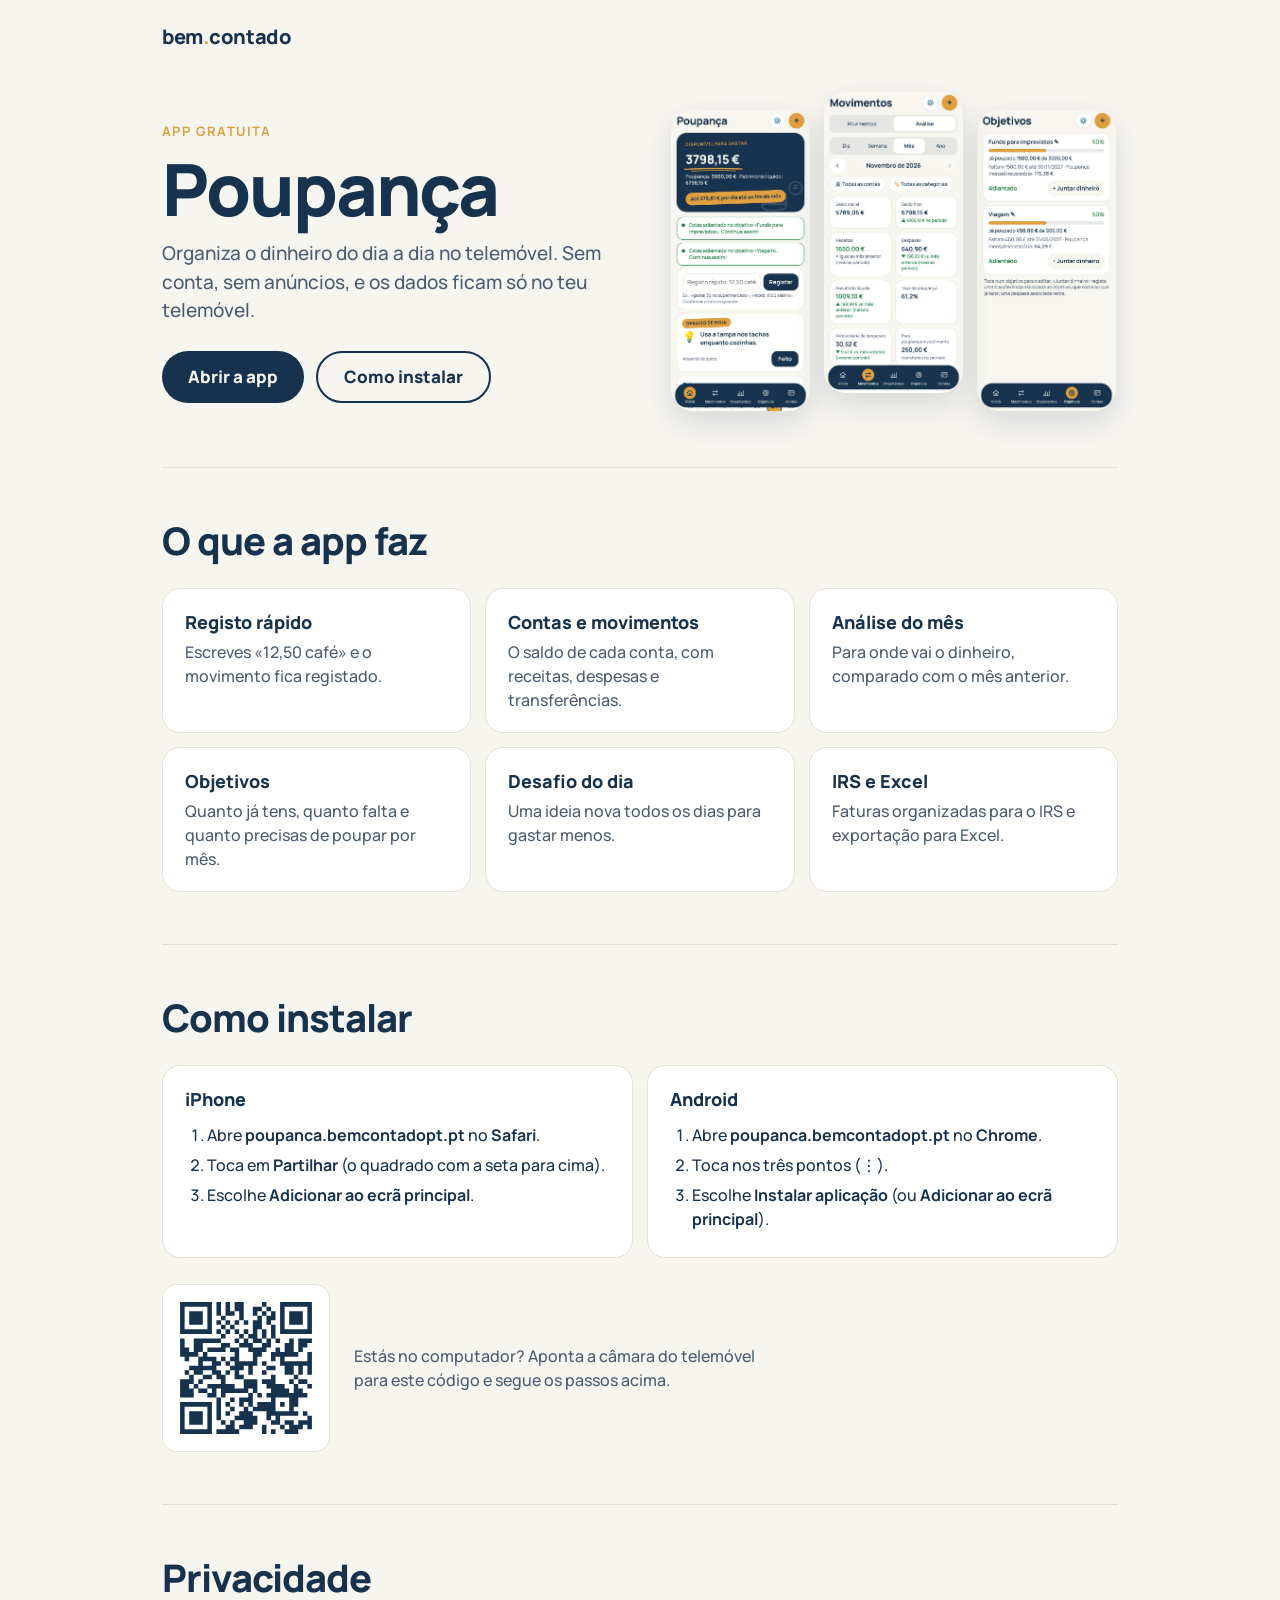
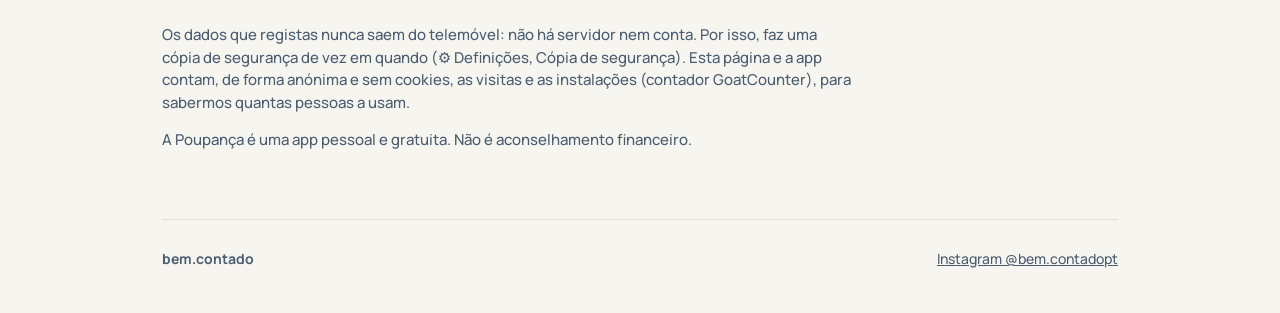
==== instalar/index.html @ f2899880 "v28: domínio poupanca.bemcontadopt.pt, página de instalação e contagem anónima - CNAME para poupanca" ====
<!doctype html>
<html lang="pt-PT">
<head>
<meta charset="utf-8">
<meta name="viewport" content="width=device-width, initial-scale=1, viewport-fit=cover">
<title>Poupança · app gratuita da bem.contado</title>
<meta name="description" content="Poupança: app gratuita para organizar o dinheiro do dia a dia. Sem conta, sem anúncios, com os dados só no teu telemóvel.">
<meta property="og:title" content="Poupança · app gratuita da bem.contado">
<meta property="og:description" content="Organiza o dinheiro do dia a dia no telemóvel. Sem conta, sem anúncios, com os dados só no teu telemóvel.">
<meta property="og:image" content="https://poupanca.bemcontadopt.pt/instalar/img/inicio.webp">
<meta property="og:url" content="https://poupanca.bemcontadopt.pt/instalar/">
<meta name="theme-color" content="#17324D">
<link rel="icon" href="../icons/icon-192.png">
<link rel="apple-touch-icon" href="../icons/apple-touch-icon.png">
<link rel="preload" href="../fonts/manrope-latin-800-normal.woff2" as="font" type="font/woff2" crossorigin>
<style>
@font-face { font-family: Manrope; src: url(../fonts/manrope-latin-500-normal.woff2) format("woff2"); font-weight: 500; font-display: swap; }
@font-face { font-family: Manrope; src: url(../fonts/manrope-latin-700-normal.woff2) format("woff2"); font-weight: 700; font-display: swap; }
@font-face { font-family: Manrope; src: url(../fonts/manrope-latin-800-normal.woff2) format("woff2"); font-weight: 800; font-display: swap; }
:root { --azul: #17324D; --creme: #F7F5F0; --ambar: #E09F3E; --texto: #17324D; --suave: #4b5d70; --linha: #e4e0d6; }
* { box-sizing: border-box; }
html, body { margin: 0; }
body { font-family: Manrope, system-ui, sans-serif; font-weight: 500; color: var(--texto); background: var(--creme); line-height: 1.5; -webkit-text-size-adjust: 100%; }
a { color: inherit; }
.wrap { max-width: 1000px; margin: 0 auto; padding: 0 22px; }
header.topo { padding: 22px 0; }
.marca { font-weight: 800; font-size: 20px; letter-spacing: -.3px; text-decoration: none; }
.marca span { color: var(--ambar); }
.hero { display: grid; gap: 36px; align-items: center; padding: 18px 0 56px; }
.etiqueta { display: inline-block; color: var(--ambar); font-weight: 700; font-size: 13px; letter-spacing: 1.4px; text-transform: uppercase; }
h1 { font-weight: 800; font-size: clamp(44px, 9vw, 72px); line-height: 1.02; letter-spacing: -2px; margin: 10px 0 14px; }
.sub { font-size: 19px; color: var(--suave); margin: 0 0 26px; max-width: 30em; }
.botoes { display: flex; flex-wrap: wrap; gap: 12px; }
.btn { display: inline-flex; align-items: center; justify-content: center; min-height: 52px; padding: 0 26px; border-radius: 999px; font-weight: 800; font-size: 17px; text-decoration: none; }
.btn.principal { background: var(--azul); color: var(--creme); }
.btn.secundario { border: 2px solid var(--azul); }
.btn:focus-visible { outline: 3px solid var(--ambar); outline-offset: 3px; }
.ecras { display: flex; gap: 14px; justify-content: center; }
.ecras img { width: 31%; max-width: 230px; height: auto; border-radius: 22px; box-shadow: 0 1px 0 var(--linha), 0 12px 30px rgba(23, 50, 77, .14); background: #fff; }
.ecras img:nth-child(2) { transform: translateY(-18px); }
section { padding: 52px 0; border-top: 1px solid var(--linha); }
h2 { font-weight: 800; font-size: clamp(28px, 5vw, 38px); letter-spacing: -1px; line-height: 1.1; margin: 0 0 26px; }
.grelha { display: grid; gap: 14px; }
.cartao { background: #fff; border: 1px solid var(--linha); border-radius: 18px; padding: 20px 22px; }
.cartao h3 { margin: 0 0 4px; font-size: 18px; font-weight: 800; }
.cartao p { margin: 0; color: var(--suave); }
.passos { display: grid; gap: 14px; }
.passos ol { margin: 10px 0 0; padding-left: 22px; }
.passos li { margin: 6px 0; }
.qr { display: flex; gap: 24px; align-items: center; flex-wrap: wrap; }
.qr img { width: 168px; height: 168px; border-radius: 14px; border: 1px solid var(--linha); background: #fff; padding: 8px; }
.qr p { max-width: 26em; margin: 0; color: var(--suave); }
.nota { color: var(--suave); font-size: 15px; max-width: 46em; }
footer { padding: 28px 0 44px; border-top: 1px solid var(--linha); color: var(--suave); font-size: 14px; display: flex; flex-wrap: wrap; gap: 8px 20px; justify-content: space-between; }
@media (min-width: 760px) {
  .hero { grid-template-columns: 1.05fr 1fr; padding-top: 36px; }
  .grelha { grid-template-columns: repeat(3, 1fr); }
  .passos { grid-template-columns: 1fr 1fr; }
}
@media (prefers-color-scheme: dark) {
  :root { --creme: #0e1f31; --texto: #F7F5F0; --suave: #b9c3cd; --linha: #24384d; }
  .btn.principal { background: var(--ambar); color: #0e1f31; }
  .btn.secundario { border-color: #F7F5F0; }
  .cartao { background: #132a41; }
}
</style>
</head>
<body>
<div class="wrap">
  <header class="topo"><a class="marca" href="https://www.instagram.com/bem.contadopt/">bem<span>.</span>contado</a></header>

  <main>
    <div class="hero">
      <div>
        <span class="etiqueta">App gratuita</span>
        <h1>Poupança</h1>
        <p class="sub">Organiza o dinheiro do dia a dia no telemóvel. Sem conta, sem anúncios, e os dados ficam só no teu telemóvel.</p>
        <div class="botoes">
          <a class="btn principal" href="../" data-contar="abrir-app">Abrir a app</a>
          <a class="btn secundario" href="#instalar" data-contar="ver-instrucoes">Como instalar</a>
        </div>
      </div>
      <div class="ecras">
        <img src="img/inicio.webp" width="585" height="1266" alt="Ecrã inicial da Poupança com o dinheiro disponível para gastar, os objetivos e o registo rápido">
        <img src="img/analise.webp" width="585" height="1266" alt="Análise do mês com receitas, despesas, resultado e taxa de poupança">
        <img src="img/objetivos.webp" width="585" height="1266" alt="Objetivos de poupança com o valor já poupado e a poupança mensal necessária">
      </div>
    </div>

    <section aria-labelledby="t-faz">
      <h2 id="t-faz">O que a app faz</h2>
      <div class="grelha">
        <div class="cartao"><h3>Registo rápido</h3><p>Escreves «12,50 café» e o movimento fica registado.</p></div>
        <div class="cartao"><h3>Contas e movimentos</h3><p>O saldo de cada conta, com receitas, despesas e transferências.</p></div>
        <div class="cartao"><h3>Análise do mês</h3><p>Para onde vai o dinheiro, comparado com o mês anterior.</p></div>
        <div class="cartao"><h3>Objetivos</h3><p>Quanto já tens, quanto falta e quanto precisas de poupar por mês.</p></div>
        <div class="cartao"><h3>Desafio do dia</h3><p>Uma ideia nova todos os dias para gastar menos.</p></div>
        <div class="cartao"><h3>IRS e Excel</h3><p>Faturas organizadas para o IRS e exportação para Excel.</p></div>
      </div>
    </section>

    <section id="instalar" aria-labelledby="t-instalar">
      <h2 id="t-instalar">Como instalar</h2>
      <div class="passos">
        <div class="cartao"><h3>iPhone</h3>
          <ol>
            <li>Abre <b>poupanca.bemcontadopt.pt</b> no <b>Safari</b>.</li>
            <li>Toca em <b>Partilhar</b> (o quadrado com a seta para cima).</li>
            <li>Escolhe <b>Adicionar ao ecrã principal</b>.</li>
          </ol>
        </div>
        <div class="cartao"><h3>Android</h3>
          <ol>
            <li>Abre <b>poupanca.bemcontadopt.pt</b> no <b>Chrome</b>.</li>
            <li>Toca nos três pontos (⋮).</li>
            <li>Escolhe <b>Instalar aplicação</b> (ou <b>Adicionar ao ecrã principal</b>).</li>
          </ol>
        </div>
      </div>
      <div class="qr" style="margin-top:26px">
        <img src="qr.svg" width="168" height="168" alt="Código QR para abrir poupanca.bemcontadopt.pt/instalar">
        <p>Estás no computador? Aponta a câmara do telemóvel para este código e segue os passos acima.</p>
      </div>
    </section>

    <section aria-labelledby="t-priv">
      <h2 id="t-priv">Privacidade</h2>
      <p class="nota">Os dados que registas nunca saem do telemóvel: não há servidor nem conta. Por isso, faz uma cópia de segurança de vez em quando (⚙️ Definições, Cópia de segurança). Esta página e a app contam, de forma anónima e sem cookies, as visitas e as instalações (contador GoatCounter), para sabermos quantas pessoas a usam.</p>
      <p class="nota">A Poupança é uma app pessoal e gratuita. Não é aconselhamento financeiro.</p>
    </section>
  </main>

  <footer>
    <span><b>bem.contado</b></span>
    <a href="https://www.instagram.com/bem.contadopt/">Instagram @bem.contadopt</a>
  </footer>
</div>
<script src="contador.js"></script>
</body>
</html>
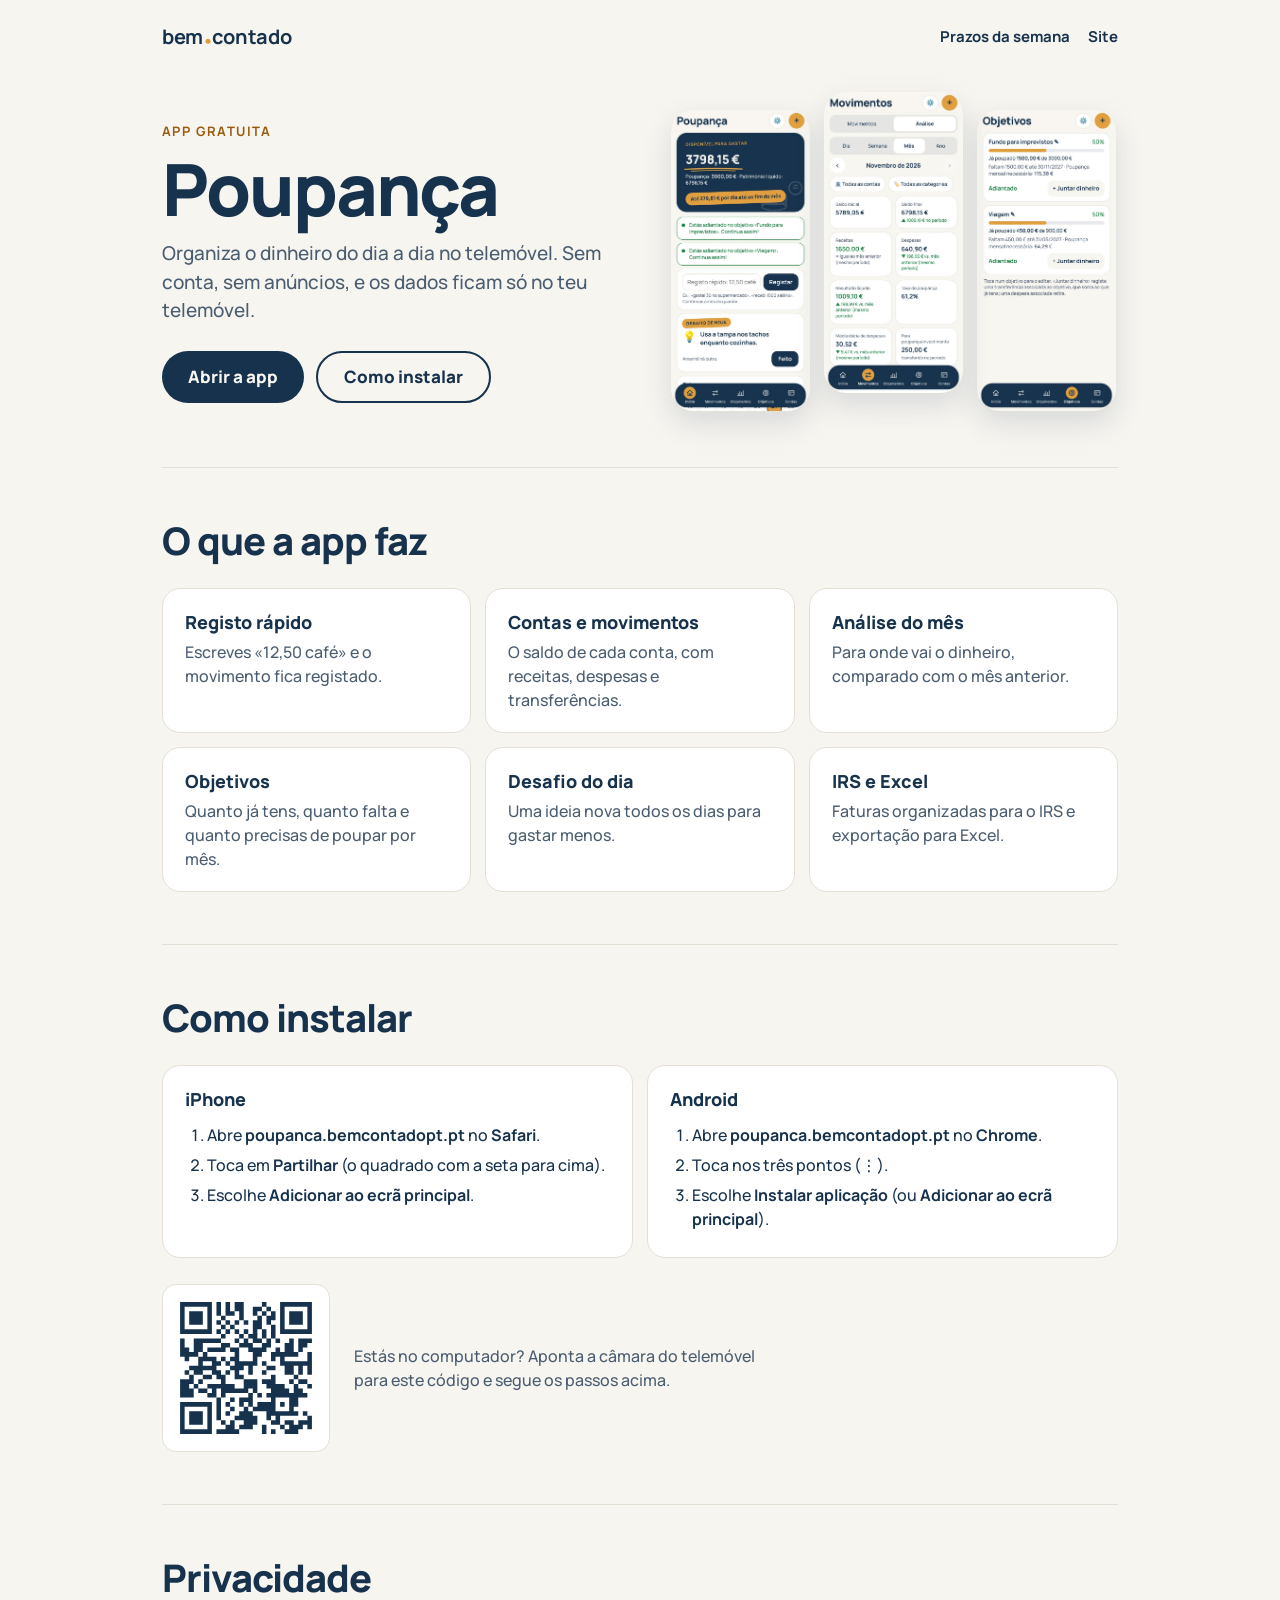
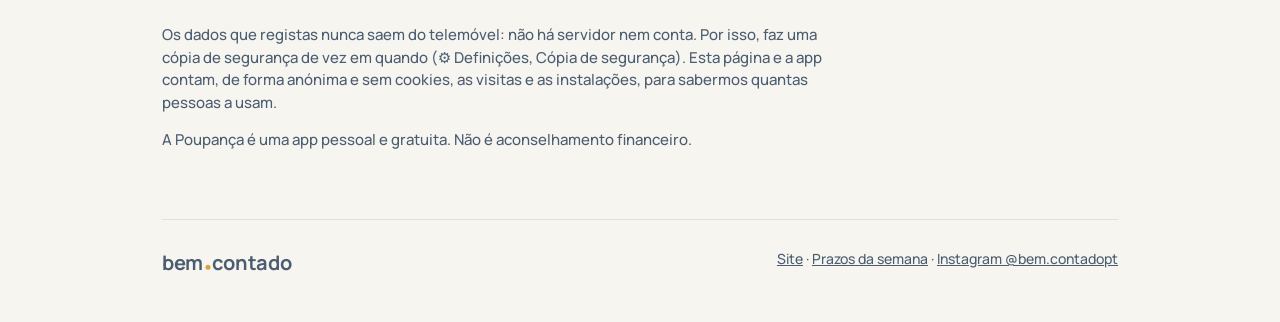
==== commit 63b046a9: "Página de instalação: logótipo do site, ligações ao site e aos prazos, contraste do âmbar Co-Authore" ====
--- a/instalar/index.html
+++ b/instalar/index.html
@@ -17,17 +17,21 @@
 @font-face { font-family: Manrope; src: url(../fonts/manrope-latin-500-normal.woff2) format("woff2"); font-weight: 500; font-display: swap; }
 @font-face { font-family: Manrope; src: url(../fonts/manrope-latin-700-normal.woff2) format("woff2"); font-weight: 700; font-display: swap; }
 @font-face { font-family: Manrope; src: url(../fonts/manrope-latin-800-normal.woff2) format("woff2"); font-weight: 800; font-display: swap; }
-:root { --azul: #17324D; --creme: #F7F5F0; --ambar: #E09F3E; --texto: #17324D; --suave: #4b5d70; --linha: #e4e0d6; }
+/* --ambar nos pormenores; nas letras pequenas sobre fundo claro usa-se o âmbar escuro (contraste 5,0:1) */
+:root { --azul: #17324D; --creme: #F7F5F0; --ambar: #E09F3E; --ambar-letra: #9A5A0C; --texto: #17324D; --suave: #4b5d70; --linha: #e4e0d6; }
 * { box-sizing: border-box; }
 html, body { margin: 0; }
 body { font-family: Manrope, system-ui, sans-serif; font-weight: 500; color: var(--texto); background: var(--creme); line-height: 1.5; -webkit-text-size-adjust: 100%; }
 a { color: inherit; }
 .wrap { max-width: 1000px; margin: 0 auto; padding: 0 22px; }
-header.topo { padding: 22px 0; }
-.marca { font-weight: 800; font-size: 20px; letter-spacing: -.3px; text-decoration: none; }
-.marca span { color: var(--ambar); }
+header.topo { padding: 22px 0; display: flex; justify-content: space-between; align-items: center; gap: 12px 20px; flex-wrap: wrap; }
+.topo nav { display: flex; gap: 18px; font-weight: 700; font-size: 15px; }
+.topo nav a { text-decoration: none; }
+.topo nav a:hover { text-decoration: underline; text-decoration-color: var(--ambar); text-decoration-thickness: 3px; text-underline-offset: 6px; }
+.marca { font-weight: 700; font-size: 20px; letter-spacing: -.3px; text-decoration: none; white-space: nowrap; }
+.marca .ponto { display: inline-block; width: .3em; height: .3em; margin: 0 .05em 0 .07em; fill: var(--ambar); vertical-align: baseline; }
 .hero { display: grid; gap: 36px; align-items: center; padding: 18px 0 56px; }
-.etiqueta { display: inline-block; color: var(--ambar); font-weight: 700; font-size: 13px; letter-spacing: 1.4px; text-transform: uppercase; }
+.etiqueta { display: inline-block; color: var(--ambar-letra); font-weight: 700; font-size: 13px; letter-spacing: 1.4px; text-transform: uppercase; }
 h1 { font-weight: 800; font-size: clamp(44px, 9vw, 72px); line-height: 1.02; letter-spacing: -2px; margin: 10px 0 14px; }
 .sub { font-size: 19px; color: var(--suave); margin: 0 0 26px; max-width: 30em; }
 .botoes { display: flex; flex-wrap: wrap; gap: 12px; }
@@ -61,13 +65,16 @@
   :root { --creme: #0e1f31; --texto: #F7F5F0; --suave: #b9c3cd; --linha: #24384d; }
   .btn.principal { background: var(--ambar); color: #0e1f31; }
   .btn.secundario { border-color: #F7F5F0; }
+  .etiqueta { color: var(--ambar); }
   .cartao { background: #132a41; }
 }
 </style>
 </head>
 <body>
 <div class="wrap">
-  <header class="topo"><a class="marca" href="https://www.instagram.com/bem.contadopt/">bem<span>.</span>contado</a></header>
+  <header class="topo"><a class="marca" href="https://bemcontadopt.pt/" aria-label="bem.contado, site">bem<svg class="ponto" viewBox="0 0 10 10" aria-hidden="true"><circle cx="5" cy="5.4" r="4.2"/></svg>contado</a>
+    <nav aria-label="Ligações"><a href="https://bemcontadopt.pt/prazos/">Prazos da semana</a> <a href="https://bemcontadopt.pt/">Site</a></nav>
+  </header>
 
   <main>
     <div class="hero">
@@ -125,14 +132,14 @@
 
     <section aria-labelledby="t-priv">
       <h2 id="t-priv">Privacidade</h2>
-      <p class="nota">Os dados que registas nunca saem do telemóvel: não há servidor nem conta. Por isso, faz uma cópia de segurança de vez em quando (⚙️ Definições, Cópia de segurança). Esta página e a app contam, de forma anónima e sem cookies, as visitas e as instalações (contador GoatCounter), para sabermos quantas pessoas a usam.</p>
+      <p class="nota">Os dados que registas nunca saem do telemóvel: não há servidor nem conta. Por isso, faz uma cópia de segurança de vez em quando (⚙️ Definições, Cópia de segurança). Esta página e a app contam, de forma anónima e sem cookies, as visitas e as instalações, para sabermos quantas pessoas a usam.</p>
       <p class="nota">A Poupança é uma app pessoal e gratuita. Não é aconselhamento financeiro.</p>
     </section>
   </main>
 
   <footer>
-    <span><b>bem.contado</b></span>
-    <a href="https://www.instagram.com/bem.contadopt/">Instagram @bem.contadopt</a>
+    <a class="marca" href="https://bemcontadopt.pt/" aria-label="bem.contado, site">bem<svg class="ponto" viewBox="0 0 10 10" aria-hidden="true"><circle cx="5" cy="5.4" r="4.2"/></svg>contado</a>
+    <span><a href="https://bemcontadopt.pt/">Site</a> · <a href="https://bemcontadopt.pt/prazos/">Prazos da semana</a> · <a href="https://www.instagram.com/bem.contadopt/">Instagram @bem.contadopt</a></span>
   </footer>
 </div>
 <script src="contador.js"></script>
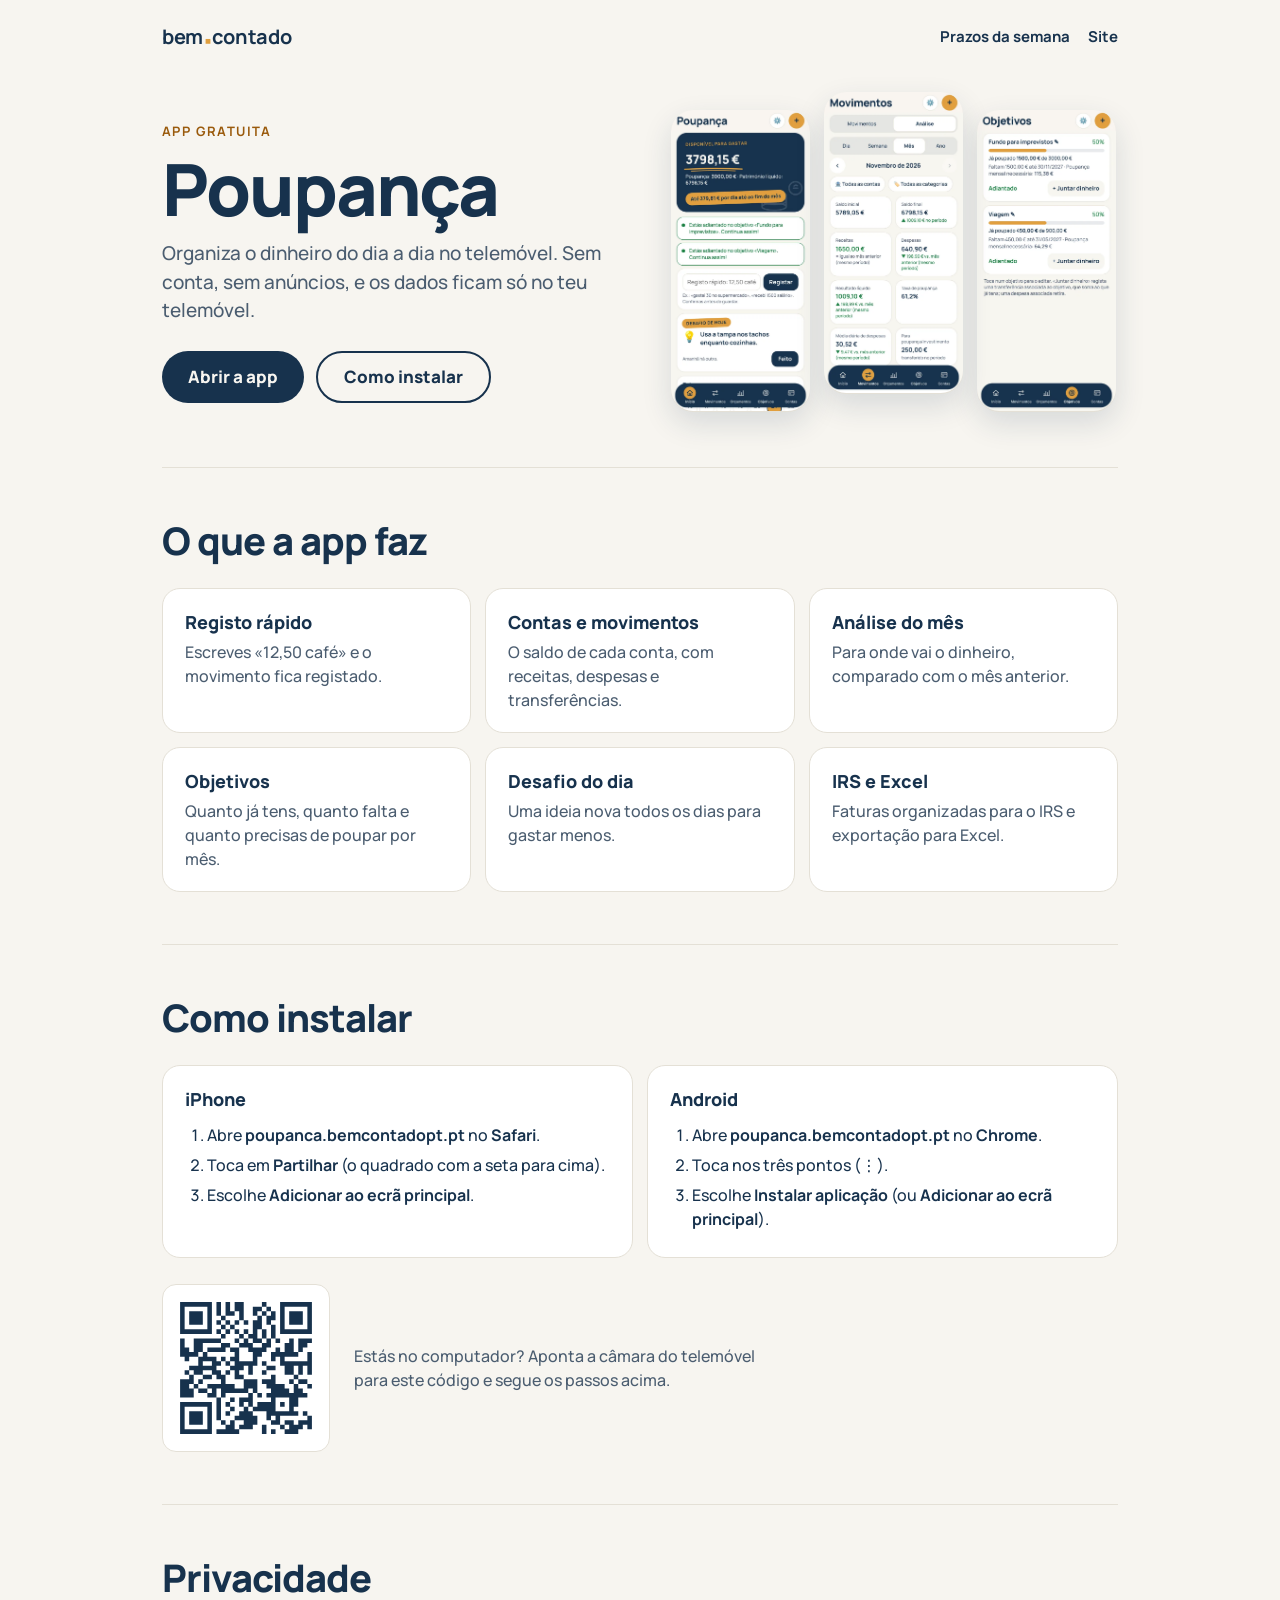
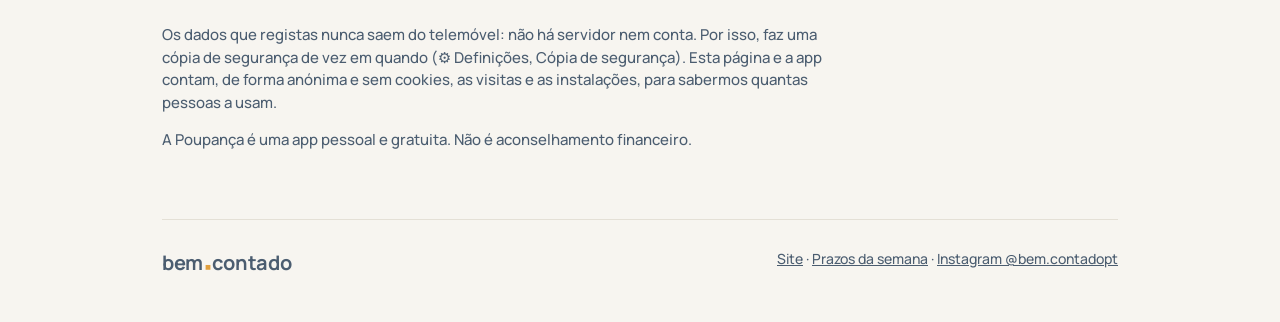
==== commit af4c889b: "Página de instalação: ponto quadrado no logótipo, como na imagem de perfil Co-Authored-By: Claude Op" ====
--- a/instalar/index.html
+++ b/instalar/index.html
@@ -72,7 +72,7 @@
 </head>
 <body>
 <div class="wrap">
-  <header class="topo"><a class="marca" href="https://bemcontadopt.pt/" aria-label="bem.contado, site">bem<svg class="ponto" viewBox="0 0 10 10" aria-hidden="true"><circle cx="5" cy="5.4" r="4.2"/></svg>contado</a>
+  <header class="topo"><a class="marca" href="https://bemcontadopt.pt/" aria-label="bem.contado, site">bem<svg class="ponto" viewBox="0 0 10 10" aria-hidden="true"><rect x="1" y="1.6" width="8" height="8"/></svg>contado</a>
     <nav aria-label="Ligações"><a href="https://bemcontadopt.pt/prazos/">Prazos da semana</a> <a href="https://bemcontadopt.pt/">Site</a></nav>
   </header>
 
@@ -138,7 +138,7 @@
   </main>
 
   <footer>
-    <a class="marca" href="https://bemcontadopt.pt/" aria-label="bem.contado, site">bem<svg class="ponto" viewBox="0 0 10 10" aria-hidden="true"><circle cx="5" cy="5.4" r="4.2"/></svg>contado</a>
+    <a class="marca" href="https://bemcontadopt.pt/" aria-label="bem.contado, site">bem<svg class="ponto" viewBox="0 0 10 10" aria-hidden="true"><rect x="1" y="1.6" width="8" height="8"/></svg>contado</a>
     <span><a href="https://bemcontadopt.pt/">Site</a> · <a href="https://bemcontadopt.pt/prazos/">Prazos da semana</a> · <a href="https://www.instagram.com/bem.contadopt/">Instagram @bem.contadopt</a></span>
   </footer>
 </div>
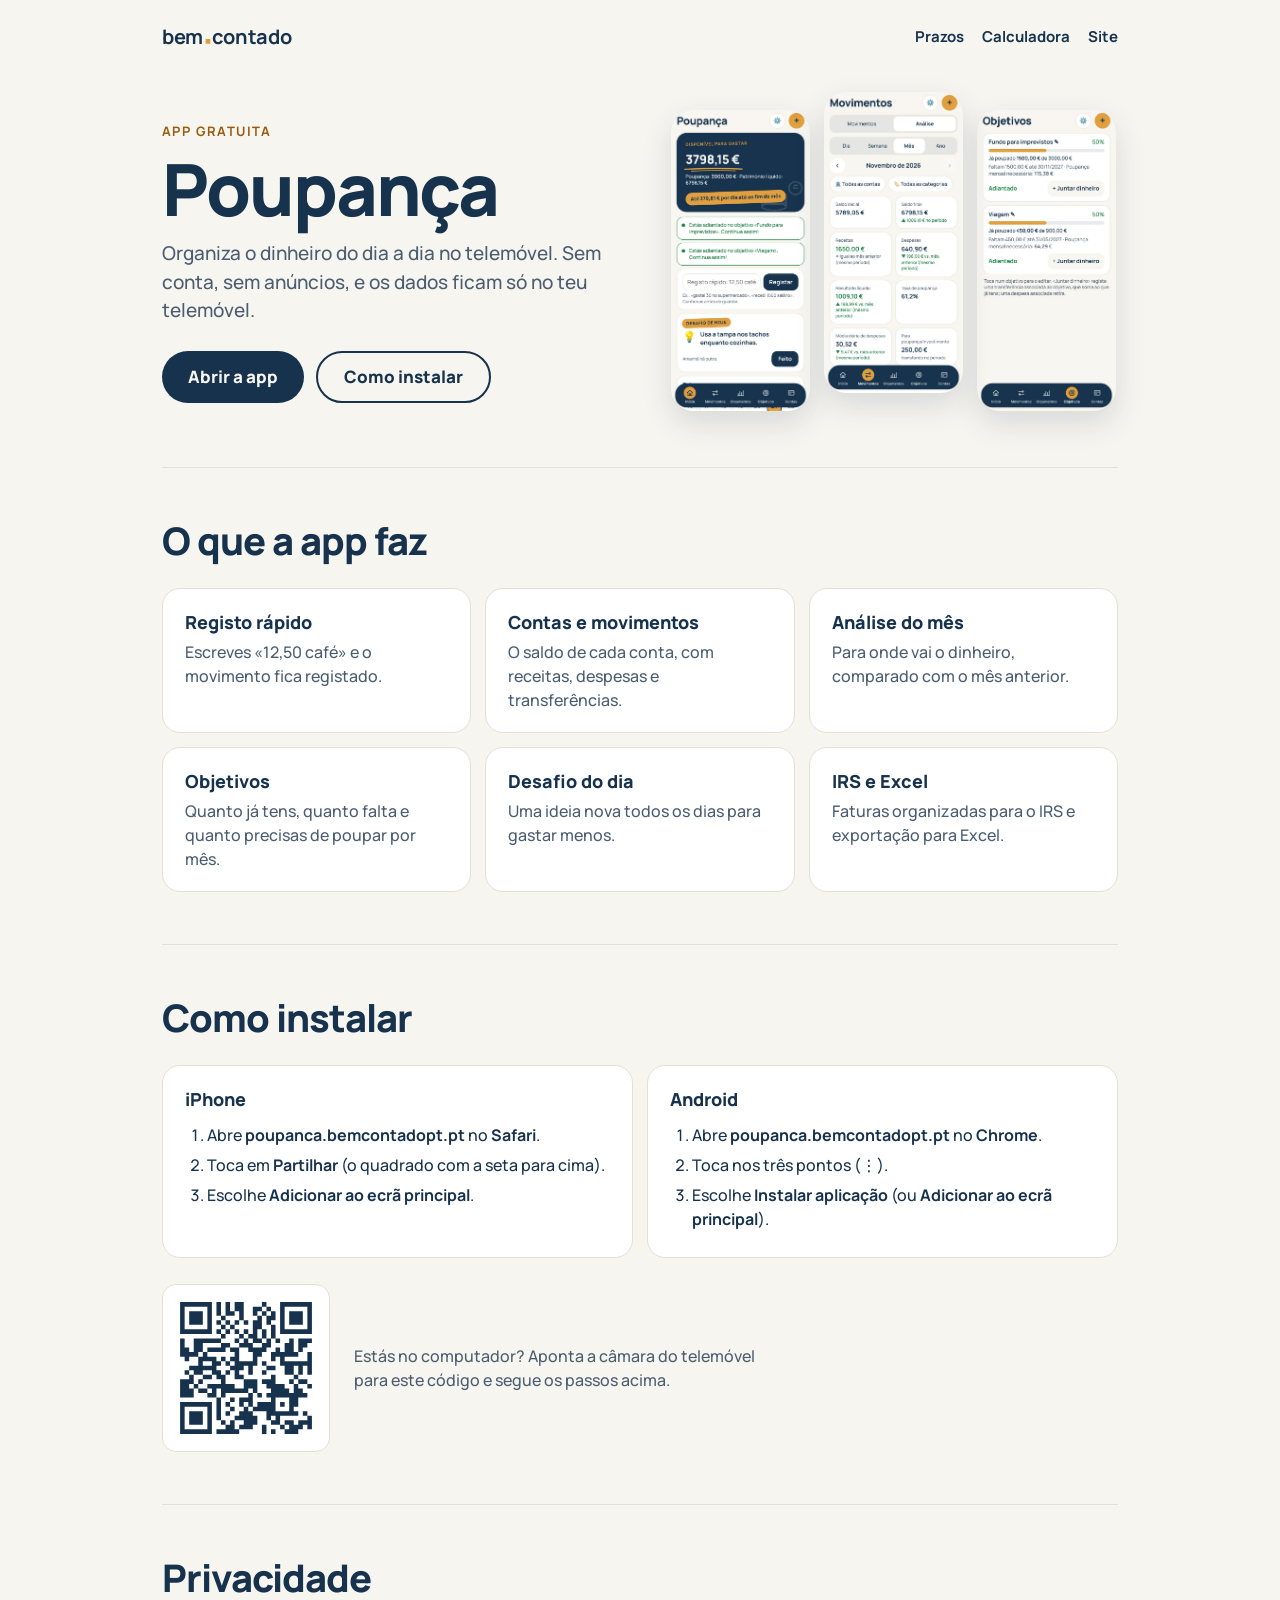
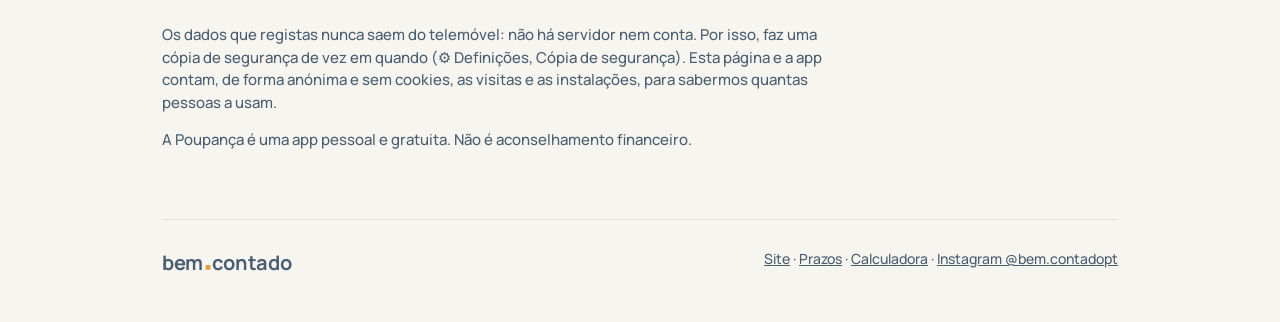
==== commit a5194031: "Página de instalação: menu igual ao site (Prazos, Calculadora) e nome do logótipo acessível Co-Autho" ====
--- a/instalar/index.html
+++ b/instalar/index.html
@@ -26,9 +26,10 @@
 .wrap { max-width: 1000px; margin: 0 auto; padding: 0 22px; }
 header.topo { padding: 22px 0; display: flex; justify-content: space-between; align-items: center; gap: 12px 20px; flex-wrap: wrap; }
 .topo nav { display: flex; gap: 18px; font-weight: 700; font-size: 15px; }
-.topo nav a { text-decoration: none; }
+.topo nav a { text-decoration: none; white-space: nowrap; }
 .topo nav a:hover { text-decoration: underline; text-decoration-color: var(--ambar); text-decoration-thickness: 3px; text-underline-offset: 6px; }
 .marca { font-weight: 700; font-size: 20px; letter-spacing: -.3px; text-decoration: none; white-space: nowrap; }
+.sr { position: absolute; width: 1px; height: 1px; overflow: hidden; clip: rect(0 0 0 0); white-space: nowrap; }
 .marca .ponto { display: inline-block; width: .3em; height: .3em; margin: 0 .05em 0 .07em; fill: var(--ambar); vertical-align: baseline; }
 .hero { display: grid; gap: 36px; align-items: center; padding: 18px 0 56px; }
 .etiqueta { display: inline-block; color: var(--ambar-letra); font-weight: 700; font-size: 13px; letter-spacing: 1.4px; text-transform: uppercase; }
@@ -72,8 +73,8 @@
 </head>
 <body>
 <div class="wrap">
-  <header class="topo"><a class="marca" href="https://bemcontadopt.pt/" aria-label="bem.contado, site">bem<svg class="ponto" viewBox="0 0 10 10" aria-hidden="true"><rect x="1" y="1.6" width="8" height="8"/></svg>contado</a>
-    <nav aria-label="Ligações"><a href="https://bemcontadopt.pt/prazos/">Prazos da semana</a> <a href="https://bemcontadopt.pt/">Site</a></nav>
+  <header class="topo"><a class="marca" href="https://bemcontadopt.pt/">bem<span class="sr">.</span><svg class="ponto" viewBox="0 0 10 10" aria-hidden="true"><rect x="1" y="1.6" width="8" height="8"/></svg>contado<span class="sr">, site</span></a>
+    <nav aria-label="Ligações"><a href="https://bemcontadopt.pt/prazos/">Prazos</a> <a href="https://bemcontadopt.pt/quanto-por-de-lado/">Calculadora</a> <a href="https://bemcontadopt.pt/">Site</a></nav>
   </header>
 
   <main>
@@ -138,8 +139,8 @@
   </main>
 
   <footer>
-    <a class="marca" href="https://bemcontadopt.pt/" aria-label="bem.contado, site">bem<svg class="ponto" viewBox="0 0 10 10" aria-hidden="true"><rect x="1" y="1.6" width="8" height="8"/></svg>contado</a>
-    <span><a href="https://bemcontadopt.pt/">Site</a> · <a href="https://bemcontadopt.pt/prazos/">Prazos da semana</a> · <a href="https://www.instagram.com/bem.contadopt/">Instagram @bem.contadopt</a></span>
+    <a class="marca" href="https://bemcontadopt.pt/">bem<span class="sr">.</span><svg class="ponto" viewBox="0 0 10 10" aria-hidden="true"><rect x="1" y="1.6" width="8" height="8"/></svg>contado<span class="sr">, site</span></a>
+    <span><a href="https://bemcontadopt.pt/">Site</a> · <a href="https://bemcontadopt.pt/prazos/">Prazos</a> · <a href="https://bemcontadopt.pt/quanto-por-de-lado/">Calculadora</a> · <a href="https://www.instagram.com/bem.contadopt/">Instagram @bem.contadopt</a></span>
   </footer>
 </div>
 <script src="contador.js"></script>
